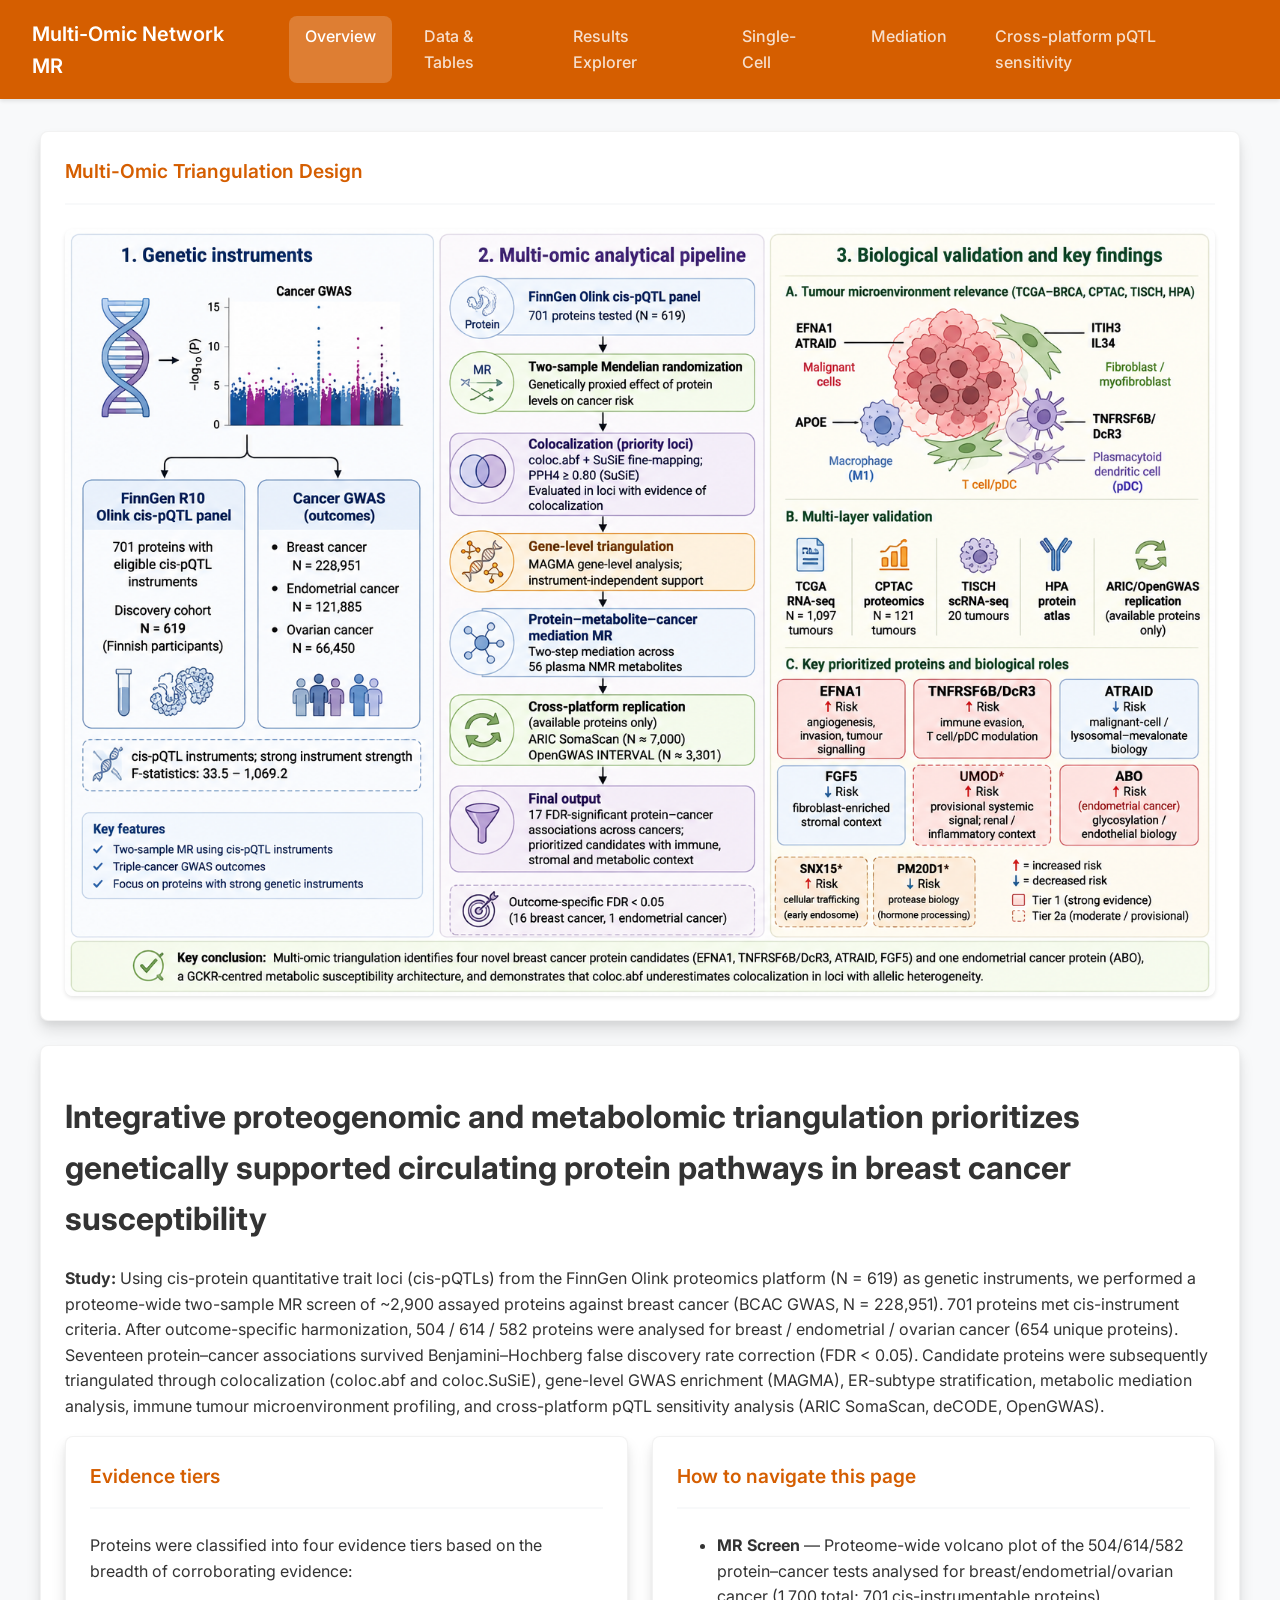
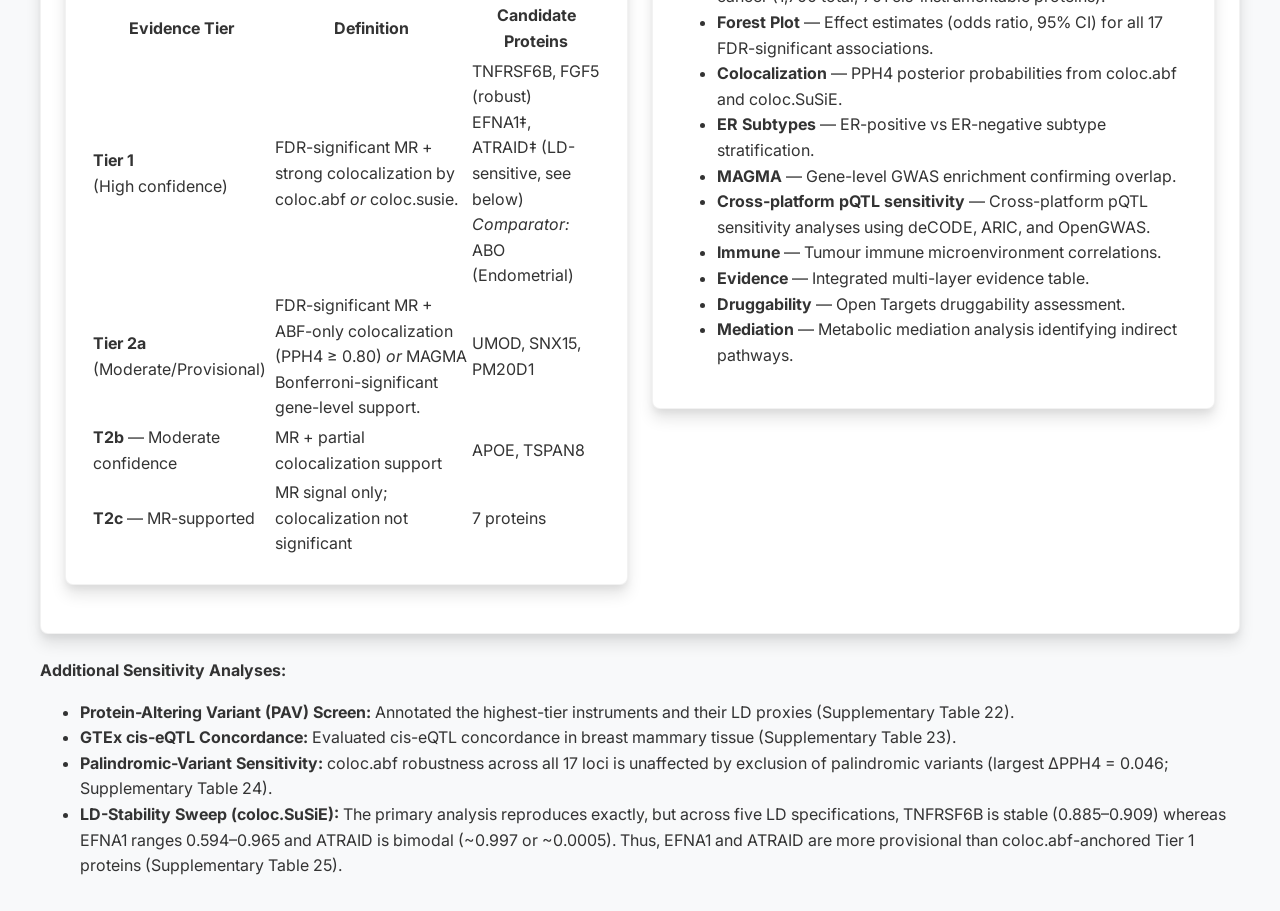
==== docs/index.html @ 7874f6c3 "Fix JS literal escaping for DataTables dots" ====
<!DOCTYPE html>
<html lang="en">
<head>
  <meta charset="UTF-8">
  <meta name="viewport" content="width=device-width, initial-scale=1.0">
  <title>Multi-Omic Network MR</title>
  <link rel="stylesheet" href="style.css">
  
  <!-- DataTables CSS -->
  <link rel="stylesheet" href="https://cdn.datatables.net/1.13.6/css/jquery.dataTables.min.css">
  
  <!-- Plotly.js -->
  <script src="https://cdn.plot.ly/plotly-2.24.1.min.js"></script>
  <!-- jQuery (Required for DataTables) -->
  <script src="https://code.jquery.com/jquery-3.7.0.min.js"></script>
  <!-- DataTables JS -->
  <script src="https://cdn.datatables.net/1.13.6/js/jquery.dataTables.min.js"></script>
  <!-- PapaParse for CSV parsing -->
  <script src="https://cdnjs.cloudflare.com/ajax/libs/PapaParse/5.4.1/papaparse.min.js"></script>
</head>
<body>

  <!-- Navbar -->
  <nav class="navbar">
    <div class="navbar-brand">
      Multi-Omic Network MR
    </div>
    <ul class="nav-links">
      <li class="nav-item active" data-target="tab-overview">Overview</li>
      <li class="nav-item" data-target="tab-data">Data & Tables</li>
      <li class="nav-item" data-target="tab-results">Results Explorer</li>
      <li class="nav-item" data-target="tab-sc">Single-Cell</li>
      <li class="nav-item" data-target="tab-mediation">Mediation</li>
      <li class="nav-item" data-target="tab-sensitivity">Cross-platform pQTL sensitivity</li>
    </ul>
  </nav>

  <!-- Main Content -->
  <div class="container">
    
    <!-- 1. Overview -->
    <div id="tab-overview" class="tab-pane active">
      <div class="card mb-4">
        <div class="card-header">Multi-Omic Triangulation Design</div>
        <img src="figures/updated_overview.png" class="img-responsive" style="width: 100%; object-fit: contain;" alt="Graphical Abstract">
      </div>

      <div class="card mb-4">
        <div class="header-content">
        <h1>Integrative proteogenomic and metabolomic triangulation prioritizes genetically supported circulating protein pathways in breast cancer susceptibility</h1>
        <p><strong>Study:</strong> Using cis-protein quantitative trait loci (cis-pQTLs) from the FinnGen Olink proteomics platform (N = 619) as genetic instruments, we performed a proteome-wide two-sample MR screen of ~2,900 assayed proteins against breast cancer (BCAC GWAS, N = 228,951). 701 proteins met cis-instrument criteria. After outcome-specific harmonization, 504 / 614 / 582 proteins were analysed for breast / endometrial / ovarian cancer (654 unique proteins). Seventeen protein–cancer associations survived Benjamini–Hochberg false discovery rate correction (FDR &lt; 0.05). Candidate proteins were subsequently triangulated through colocalization (coloc.abf and coloc.SuSiE), gene-level GWAS enrichment (MAGMA), ER-subtype stratification, metabolic mediation analysis, immune tumour microenvironment profiling, and cross-platform pQTL sensitivity analysis (ARIC SomaScan, deCODE, OpenGWAS).</p>
      </div>

      <div class="row">
        <div class="col-md-6">
          <div class="card mb-4">
            <div class="card-header">Evidence tiers</div>
            <p>Proteins were classified into four evidence tiers based on the breadth of corroborating evidence:</p>
            <table class="tier-table">
          <tr><th>Evidence Tier</th><th>Definition</th><th>Candidate Proteins</th></tr>
          <tr>
            <td><strong>Tier 1</strong><br>(High confidence)</td>
            <td>FDR-significant MR + strong colocalization by coloc.abf <em>or</em> coloc.susie.</td>
            <td>TNFRSF6B, FGF5 (robust)<br>EFNA1&Dagger;, ATRAID&Dagger; (LD-sensitive, see below)<br><em>Comparator:</em> ABO (Endometrial)</td>
          </tr>
          <tr>
            <td><strong>Tier 2a</strong><br>(Moderate/Provisional)</td>
            <td>FDR-significant MR + ABF-only colocalization (PPH4 &ge; 0.80) <em>or</em> MAGMA Bonferroni-significant gene-level support.</td>
            <td>UMOD, SNX15, PM20D1</td>
          </tr>      </tr>
                <tr>
                  <td><strong>T2b</strong> — Moderate confidence</td>
                  <td>MR + partial colocalization support</td>
                  <td>APOE, TSPAN8</td>
                </tr>
                <tr>
                  <td><strong>T2c</strong> — MR-supported</td>
                  <td>MR signal only; colocalization not significant</td>
                  <td>7 proteins</td>
                </tr>
              </tbody>
            </table>
          </div>
        </div>
        
        <div class="col-md-6">
          <div class="card mb-4">
            <div class="card-header">How to navigate this page</div>
            <ul>
              <li><strong>MR Screen</strong> — Proteome-wide volcano plot of the 504/614/582 protein–cancer tests analysed for breast/endometrial/ovarian cancer (1,700 total; 701 cis-instrumentable proteins).</li>
              <li><strong>Forest Plot</strong> — Effect estimates (odds ratio, 95% CI) for all 17 FDR-significant associations.</li>
              <li><strong>Colocalization</strong> — PPH4 posterior probabilities from coloc.abf and coloc.SuSiE.</li>
              <li><strong>ER Subtypes</strong> — ER-positive vs ER-negative subtype stratification.</li>
              <li><strong>MAGMA</strong> — Gene-level GWAS enrichment confirming overlap.</li>
              <li><strong>Cross-platform pQTL sensitivity</strong> — Cross-platform pQTL sensitivity analyses using deCODE, ARIC, and OpenGWAS.</li>
              <li><strong>Immune</strong> — Tumour immune microenvironment correlations.</li>
              <li><strong>Evidence</strong> — Integrated multi-layer evidence table.</li>
              <li><strong>Druggability</strong> — Open Targets druggability assessment.</li>
              <li><strong>Mediation</strong> — Metabolic mediation analysis identifying indirect pathways.</li>
            </ul>
          </div>
        </div>
      </div>
    </div>

    <!-- 8. Evidence -->
    <div id="tab-data" class="tab-pane">
      <div class="alert" style="background-color: var(--bg-light); border-left: 4px solid var(--primary-color); padding: 15px; margin-bottom: 20px; border-radius: 4px;">
        <strong>Evidence &amp; Druggability:</strong> Complete MR screen results, integrated multi-layer evidence tables for the 17 candidates, and Open Targets druggability assessments.
      </div>
      <div class="card mb-4">
        <div class="card-header">17 FDR-significant MR hits (Full panel)</div>
        <table id="table-fdr" class="display"></table>
      </div>
      <div class="card">
        <div class="card-header">All cis-instrumentable proteins screened</div>
        <table id="table-full" class="display"></table>
      </div>
    </div>

    <!-- 2. MR Screen -->
    <div id="tab-results" class="tab-pane">
      <div class="alert" style="background-color: var(--bg-light); border-left: 4px solid var(--primary-color); padding: 15px; margin-bottom: 20px; border-radius: 4px;">
        <strong>MR Screen &amp; Prioritisation:</strong> Proteome-wide volcano plot (MR Screen), Forest plot of effect estimates for 17 FDR-significant hits, Colocalization evidence comparison, and ER-subtype stratification.
      </div>
      <div class="row">
        <div class="col-md-6">
          <div class="card">
            <div class="card-header">Volcano Plot (MR Screen)</div>
            <div id="plot-volcano" style="width:100%; height:500px;"></div>
          </div>
        </div>
        <div class="col-md-6">
          <div class="card">
            <div class="card-header">Forest Plot (Prioritised Targets)</div>
            <div id="plot-forest" style="width:100%; height:500px;"></div>
          </div>
        </div>
      </div>
      <div class="row">
        <div class="col-md-6">
          <div class="card">
            <div class="card-header">Colocalization evidence</div>
            <img src="figures/fig_coloc_method_comparison.png" class="img-responsive">
          </div>
        </div>
        <div class="col-md-6">
          <div class="card">
            <div class="card-header">ER Subtype Heterogeneity</div>
            <img src="figures/fig2_er_subtype_forest.png" class="img-responsive">
          </div>
        </div>
      </div>
    </div>

    <!-- 4. Single-Cell -->
    <div id="tab-sc" class="tab-pane">
      <div class="alert" style="background-color: var(--bg-light); border-left: 4px solid var(--primary-color); padding: 15px; margin-bottom: 20px; border-radius: 4px;">
        <strong>Single-Cell:</strong> TISCH single-cell RNA-sequencing data characterizing the cellular expression landscape of candidate proteins across major and minor lineages.
      </div>
      <div class="card">
        <div class="card-header">TISCH Single-Cell RNA Heatmaps</div>
        <div class="row">
          <div class="col-md-6">
            <p class="text-center">Major Lineage</p>
            <img src="figures/fig11_tisch_scrna_majorlineage_heatmap.png" class="img-responsive">
          </div>
          <div class="col-md-6">
            <p class="text-center">Minor Lineage</p>
            <img src="figures/fig12_tisch_scrna_minorlineage_heatmap.png" class="img-responsive">
          </div>
        </div>
      </div>
    </div>

    <!-- 5. Mediation -->
    <div id="tab-mediation" class="tab-pane">
      <div class="alert" style="background-color: var(--bg-light); border-left: 4px solid var(--primary-color); padding: 15px; margin-bottom: 20px; border-radius: 4px;">
        <strong>Mediation:</strong> Metabolic mediation analysis identifying potential indirect pathways where circulating proteins influence breast cancer risk via circulating metabolites.
      </div>
      <div class="row">
        <div class="col-md-6">
          <div class="card">
            <div class="card-header">Mediation paths: protein → metabolite → cancer</div>
            <img src="figures/fig4_mediation_paths.png" class="img-responsive">
          </div>
        </div>
        <div class="col-md-6">
          <div class="card">
            <div class="card-header">Mediation evidence table</div>
            <table id="table-mediation" class="display"></table>
          </div>
        </div>
      </div>
    </div>

    <!-- 6. Sensitivity -->
    <div id="tab-sensitivity" class="tab-pane">
      <div class="section-desc">
        <strong>Cross-platform pQTL sensitivity:</strong> Cross-platform pQTL sensitivity analyses of our primary findings using deCODE, ARIC SomaScan data, and OpenGWAS look-ups.
      </div>
      <div class="card mb-4">
        <div class="card-header">deCODE Cohort Sensitivity Analysis</div>
        <div class="card-body img-container"><img src="figures/decode_forest_plot.png" alt="deCODE"></div>
      </div>
      <div class="card mb-4">
        <div class="card-header">ARIC Cohort Sensitivity Analysis</div>
        <div class="card-body img-container"><img src="figures/fig7_aric_replication.png" alt="ARIC Replication"></div>
      </div>
      <div class="card mb-4">
        <div class="card-header">OpenGWAS Sensitivity Analysis</div>
        <div class="card-body img-container"><img src="figures/fig8_opengwas_replication.png" alt="OpenGWAS Replication"></div>
      </div>
      </div>
      <div class="section-desc mt-4">
        <strong>Additional Sensitivity Analyses:</strong>
        <ul>
          <li><strong>Protein-Altering Variant (PAV) Screen:</strong> Annotated the highest-tier instruments and their LD proxies (Supplementary Table 22).</li>
          <li><strong>GTEx cis-eQTL Concordance:</strong> Evaluated cis-eQTL concordance in breast mammary tissue (Supplementary Table 23).</li>
          <li><strong>Palindromic-Variant Sensitivity:</strong> coloc.abf robustness across all 17 loci is unaffected by exclusion of palindromic variants (largest &Delta;PPH4 = 0.046; Supplementary Table 24).</li>
          <li><strong>LD-Stability Sweep (coloc.SuSiE):</strong> The primary analysis reproduces exactly, but across five LD specifications, TNFRSF6B is stable (0.885&ndash;0.909) whereas EFNA1 ranges 0.594&ndash;0.965 and ATRAID is bimodal (~0.997 or ~0.0005). Thus, EFNA1 and ATRAID are more provisional than coloc.abf-anchored Tier 1 proteins (Supplementary Table 25).</li>
        </ul>
      </div>
    </div>
  </div>

  <!-- Lightbox Modal -->
  <div id="lightbox" class="lightbox-modal">
    <img id="lightbox-img" class="lightbox-img" src="">
  </div>

  <script src="script.js?v=3"></script>
</body>
</html>
---- docs/style.css ----
/* docs/style.css */
@import url('https://fonts.googleapis.com/css2?family=Inter:wght@300;400;500;600;700&display=swap');

:root {
  --primary-color: #D55E00; /* Vermilion */
  --secondary-color: #E69F00; /* Orange */
  --bg-light: #f8f9fa;
  --text-main: #333333;
  --text-muted: #666666;
  --border-radius: 8px;
  --box-shadow: 0 4px 6px rgba(0, 0, 0, 0.05), 0 10px 15px rgba(0, 0, 0, 0.1);
  --transition: all 0.2s ease-in-out;
}

body {
  font-family: 'Inter', -apple-system, BlinkMacSystemFont, "Segoe UI", Roboto, sans-serif;
  color: var(--text-main);
  background-color: var(--bg-light);
  margin: 0;
  padding: 0;
  line-height: 1.6;
}

/* Navbar */
.navbar {
  background-color: var(--primary-color);
  color: white;
  padding: 1rem 2rem;
  display: flex;
  align-items: center;
  box-shadow: 0 2px 4px rgba(0, 0, 0, 0.1);
  position: sticky;
  top: 0;
  z-index: 1000;
}

.navbar-brand {
  font-size: 1.25rem;
  font-weight: 600;
  margin-right: 2rem;
  display: flex;
  align-items: center;
  gap: 0.5rem;
}

.nav-links {
  display: flex;
  gap: 1rem;
  list-style: none;
  margin: 0;
  padding: 0;
}

.nav-item {
  cursor: pointer;
  padding: 0.5rem 1rem;
  border-radius: var(--border-radius);
  font-weight: 500;
  transition: var(--transition);
  opacity: 0.8;
}

.nav-item:hover {
  background-color: rgba(255, 255, 255, 0.1);
  opacity: 1;
}

.nav-item.active {
  background-color: rgba(255, 255, 255, 0.2);
  opacity: 1;
}

/* Main Container */
.container {
  max-width: 1200px;
  margin: 2rem auto;
  padding: 0 1rem;
}

/* Tabs */
.tab-pane {
  display: none;
  animation: fadeIn 0.3s ease-in-out;
}

.tab-pane.active {
  display: block;
}

@keyframes fadeIn {
  from { opacity: 0; transform: translateY(10px); }
  to { opacity: 1; transform: translateY(0); }
}

/* Cards */
.card {
  background: white;
  border-radius: var(--border-radius);
  box-shadow: var(--box-shadow);
  padding: 1.5rem;
  margin-bottom: 1.5rem;
  border: 1px solid rgba(0, 0, 0, 0.05);
}

.card-header {
  border-bottom: 2px solid var(--bg-light);
  padding-bottom: 1rem;
  margin-bottom: 1.5rem;
  font-size: 1.2rem;
  font-weight: 600;
  color: var(--primary-color);
  display: flex;
  justify-content: space-between;
  align-items: center;
}

/* Layout */
.row {
  display: flex;
  gap: 1.5rem;
  flex-wrap: wrap;
}

.col-md-6 {
  flex: 1;
  min-width: 300px;
}

.col-md-4 {
  flex: 0 0 33.333%;
  max-width: 33.333%;
}

.col-md-8 {
  flex: 0 0 66.666%;
  max-width: 66.666%;
}

@media (max-width: 768px) {
  .col-md-4, .col-md-8, .col-md-6 {
    flex: 0 0 100%;
    max-width: 100%;
  }
}

/* Images */
.img-responsive {
  max-width: 100%;
  height: auto;
  border-radius: var(--border-radius);
  box-shadow: 0 2px 4px rgba(0,0,0,0.1);
  display: block;
  margin: 0 auto;
  cursor: zoom-in;
  transition: transform 0.2s;
}

.img-responsive:hover {
  transform: scale(1.02);
  box-shadow: 0 6px 12px rgba(0,0,0,0.15);
}

/* Tables */
table.dataTable {
  border-collapse: collapse !important;
  width: 100% !important;
}

table.dataTable thead th {
  background-color: var(--bg-light);
  color: var(--text-main);
  font-weight: 600;
  border-bottom: 2px solid #dee2e6 !important;
  padding: 12px 10px;
}

table.dataTable tbody td {
  padding: 10px;
  border-bottom: 1px solid #dee2e6;
}

.dataTables_wrapper .dataTables_paginate .paginate_button.current {
  background: var(--primary-color) !important;
  color: white !important;
  border: none !important;
  border-radius: 4px;
}

.dataTables_wrapper .dataTables_paginate .paginate_button:hover {
  background: var(--secondary-color) !important;
  color: white !important;
  border: none !important;
}

/* Lightbox */
.lightbox-modal {
  display: none;
  position: fixed;
  z-index: 9999;
  left: 0;
  top: 0;
  width: 100%;
  height: 100%;
  background-color: rgba(0, 0, 0, 0.85);
  justify-content: center;
  align-items: center;
  cursor: zoom-out;
}

.lightbox-modal.active {
  display: flex;
  animation: fadeIn 0.2s ease-in-out;
}

.lightbox-img {
  max-width: 95vw;
  max-height: 95vh;
  box-shadow: 0 4px 20px rgba(0,0,0,0.5);
  border-radius: 8px;
  object-fit: contain;
}

/* Misc */
.text-center { text-align: center; }
.mb-4 { margin-bottom: 1.5rem; }
.mt-4 { margin-top: 1.5rem; }
a { color: var(--primary-color); text-decoration: none; transition: var(--transition); }
a:hover { color: var(--secondary-color); text-decoration: underline; }
hr { border: 0; border-top: 1px solid #eee; margin: 1.5rem 0; }
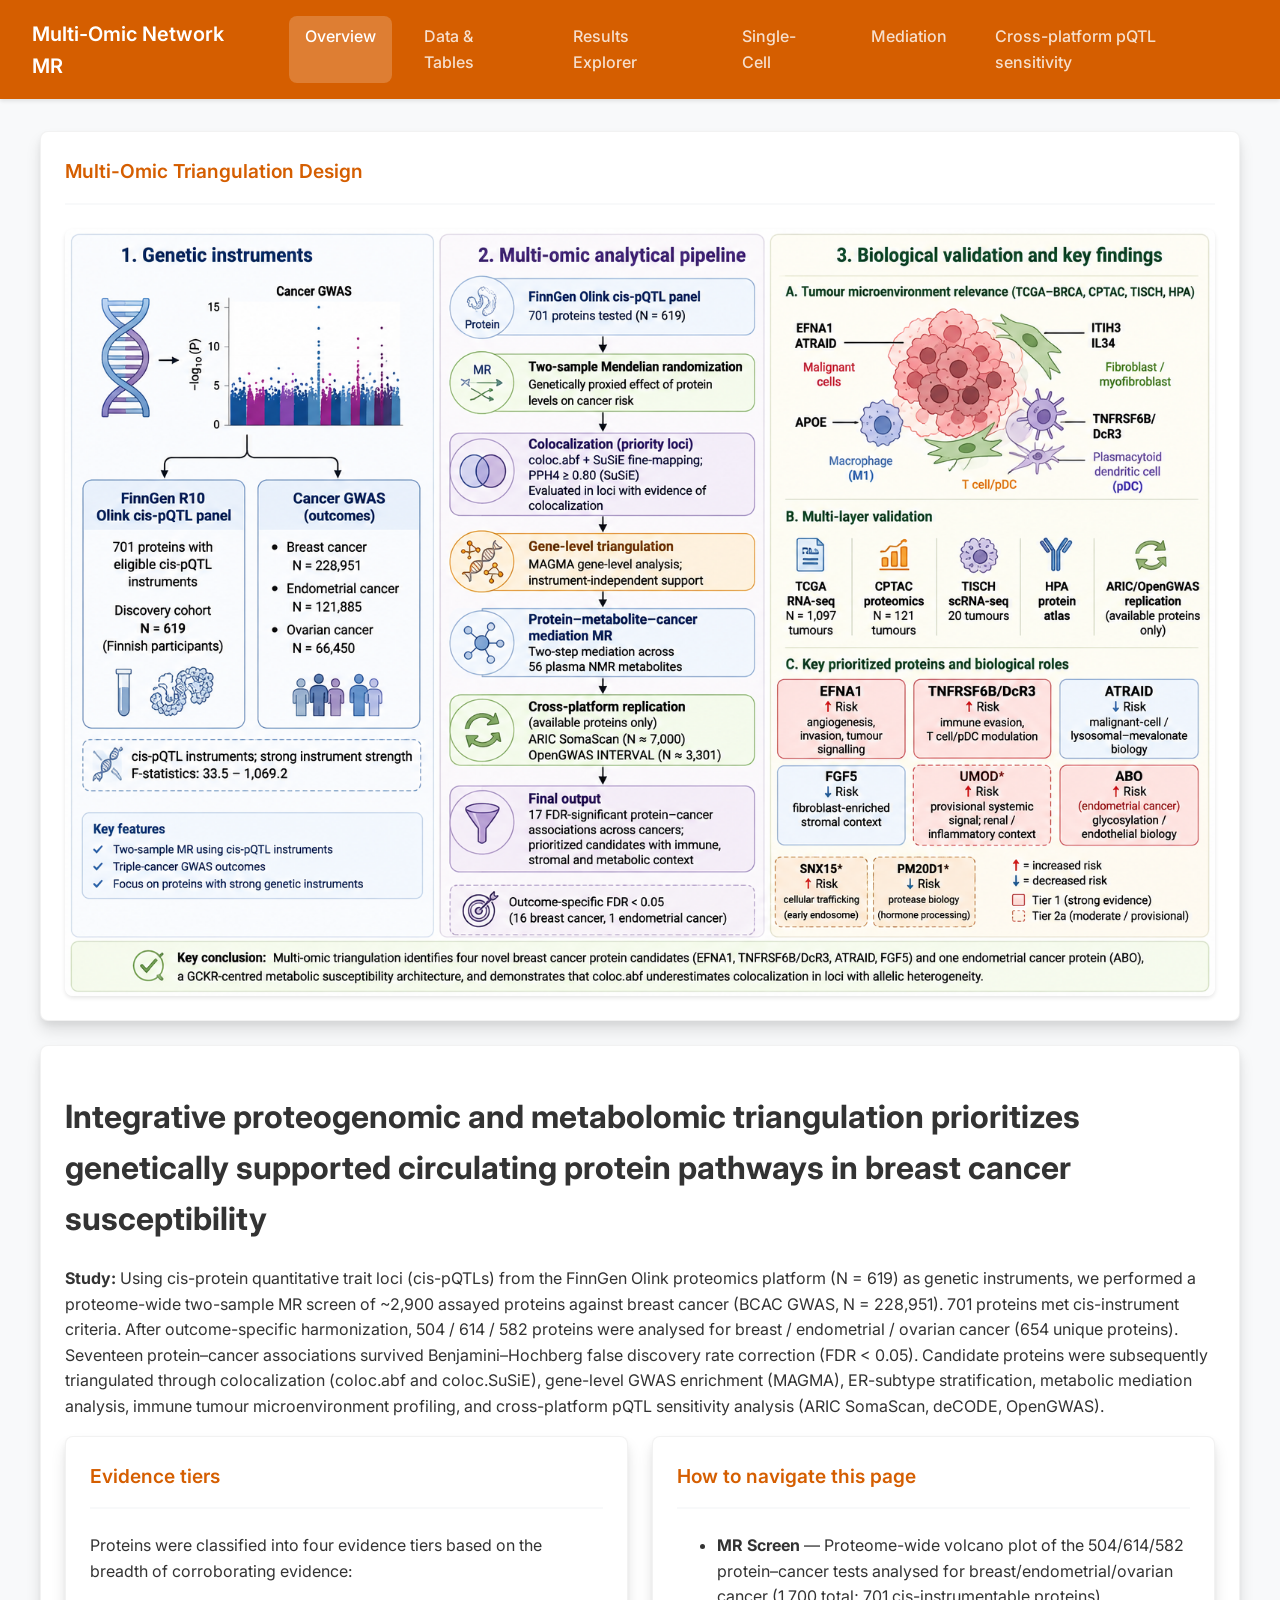
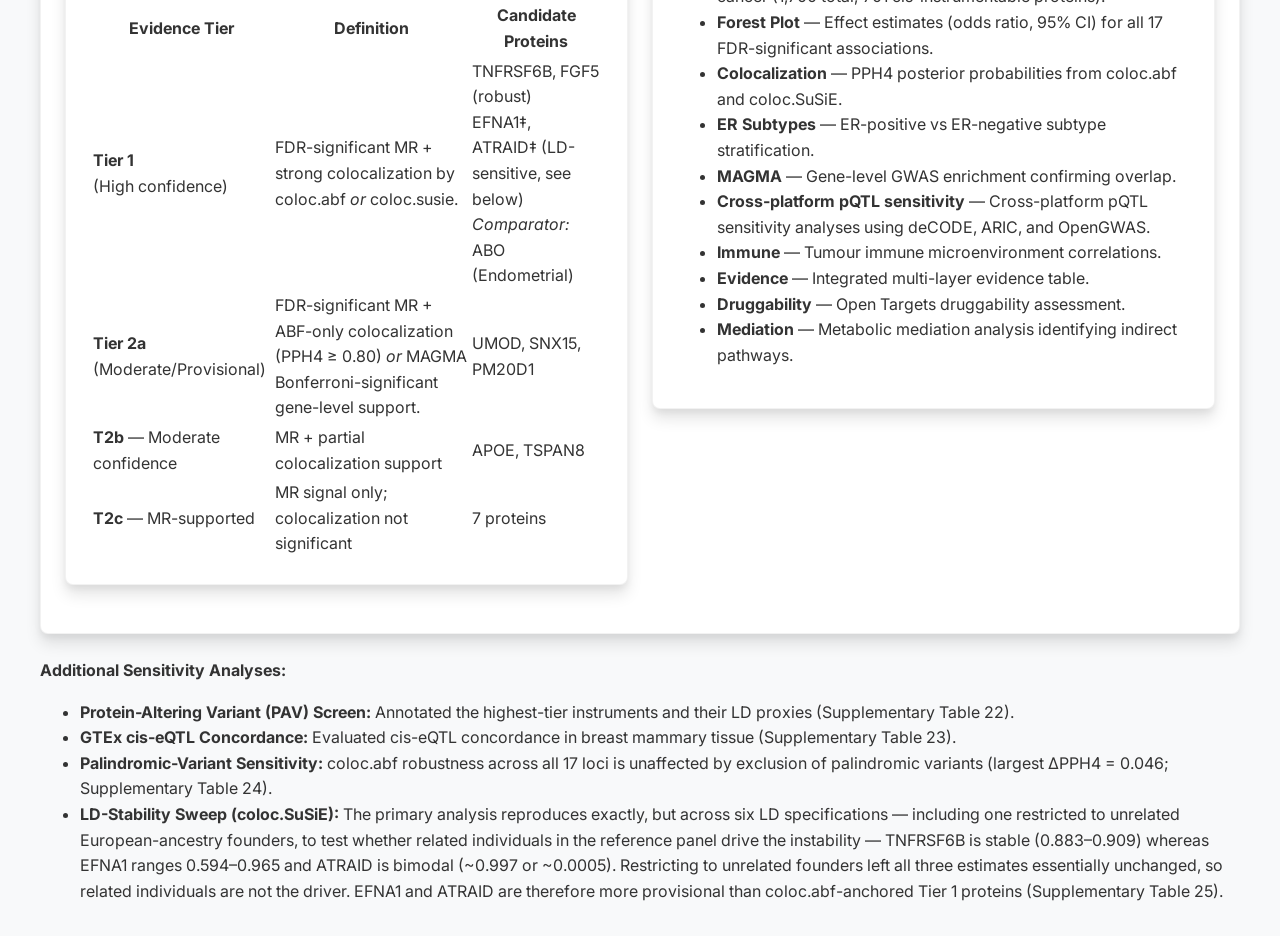
==== commit cd2af331: "Fix T1‡ inconsistency in live site data and druggability regression STable_master_evidence.csv (driv" ====
--- a/docs/index.html
+++ b/docs/index.html
@@ -102,6 +102,7 @@
         </div>
       </div>
     </div>
+    </div>
 
     <!-- 8. Evidence -->
     <div id="tab-data" class="tab-pane">
@@ -218,7 +219,7 @@
           <li><strong>Protein-Altering Variant (PAV) Screen:</strong> Annotated the highest-tier instruments and their LD proxies (Supplementary Table 22).</li>
           <li><strong>GTEx cis-eQTL Concordance:</strong> Evaluated cis-eQTL concordance in breast mammary tissue (Supplementary Table 23).</li>
           <li><strong>Palindromic-Variant Sensitivity:</strong> coloc.abf robustness across all 17 loci is unaffected by exclusion of palindromic variants (largest &Delta;PPH4 = 0.046; Supplementary Table 24).</li>
-          <li><strong>LD-Stability Sweep (coloc.SuSiE):</strong> The primary analysis reproduces exactly, but across five LD specifications, TNFRSF6B is stable (0.885&ndash;0.909) whereas EFNA1 ranges 0.594&ndash;0.965 and ATRAID is bimodal (~0.997 or ~0.0005). Thus, EFNA1 and ATRAID are more provisional than coloc.abf-anchored Tier 1 proteins (Supplementary Table 25).</li>
+          <li><strong>LD-Stability Sweep (coloc.SuSiE):</strong> The primary analysis reproduces exactly, but across six LD specifications &mdash; including one restricted to unrelated European-ancestry founders, to test whether related individuals in the reference panel drive the instability &mdash; TNFRSF6B is stable (0.883&ndash;0.909) whereas EFNA1 ranges 0.594&ndash;0.965 and ATRAID is bimodal (~0.997 or ~0.0005). Restricting to unrelated founders left all three estimates essentially unchanged, so related individuals are not the driver. EFNA1 and ATRAID are therefore more provisional than coloc.abf-anchored Tier 1 proteins (Supplementary Table 25).</li>
         </ul>
       </div>
     </div>
@@ -229,6 +230,6 @@
     <img id="lightbox-img" class="lightbox-img" src="">
   </div>
 
-  <script src="script.js?v=3"></script>
+  <script src="script.js?v=4"></script>
 </body>
 </html>
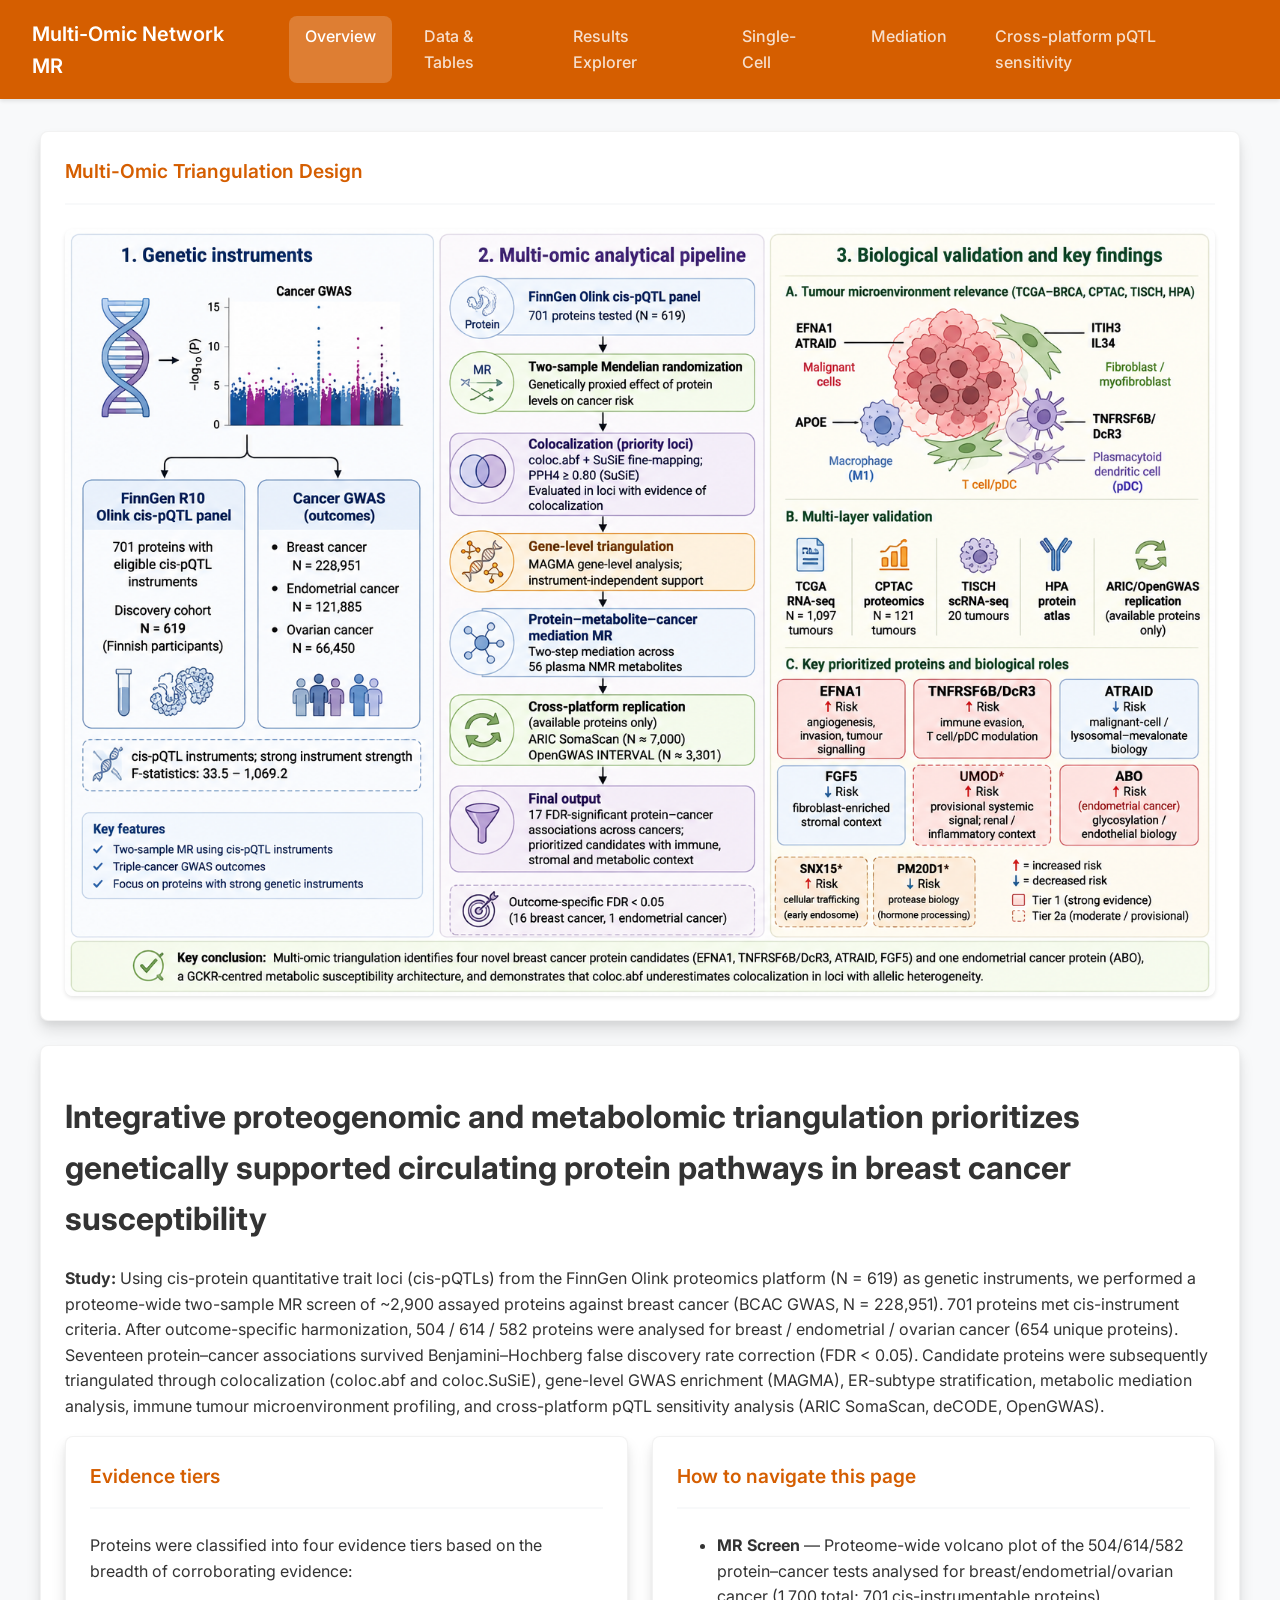
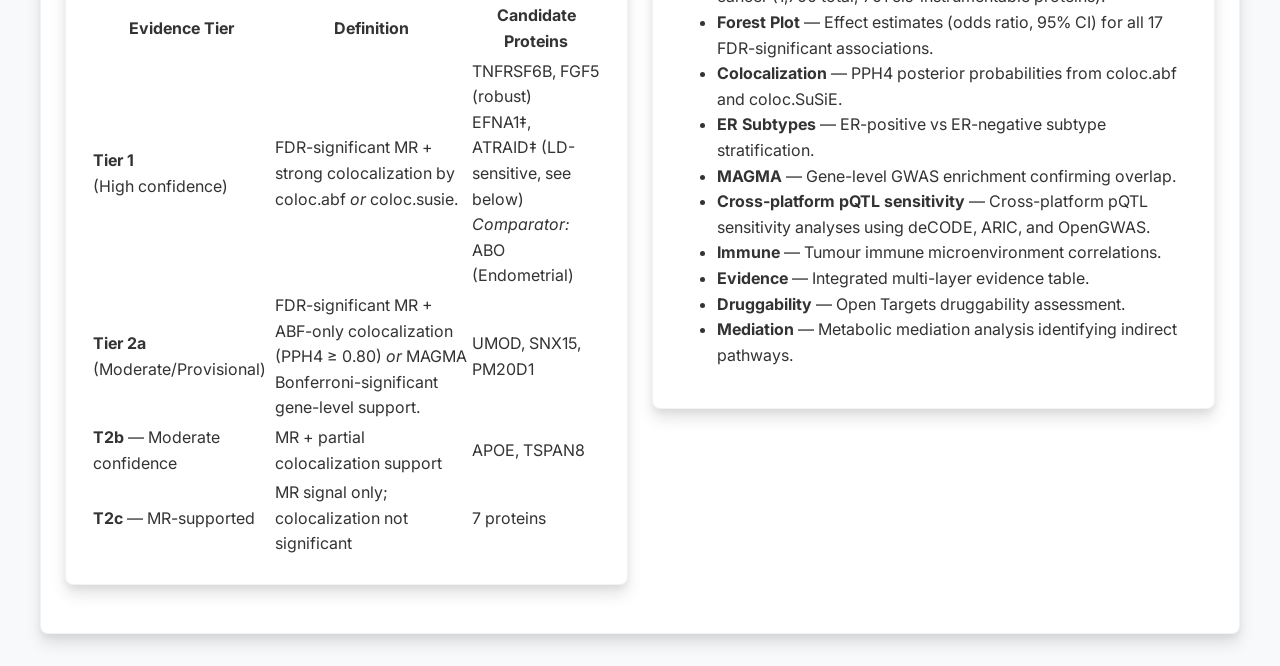
==== commit 8d897736: "Fix zoomed-out/unstyled last tab: stray extra </div> closed tab-sensitivity early" ====
--- a/docs/index.html
+++ b/docs/index.html
@@ -179,19 +179,13 @@
       <div class="alert" style="background-color: var(--bg-light); border-left: 4px solid var(--primary-color); padding: 15px; margin-bottom: 20px; border-radius: 4px;">
         <strong>Mediation:</strong> Metabolic mediation analysis identifying potential indirect pathways where circulating proteins influence breast cancer risk via circulating metabolites.
       </div>
-      <div class="row">
-        <div class="col-md-6">
-          <div class="card">
-            <div class="card-header">Mediation paths: protein → metabolite → cancer</div>
-            <img src="figures/fig4_mediation_paths.png" class="img-responsive">
-          </div>
-        </div>
-        <div class="col-md-6">
-          <div class="card">
-            <div class="card-header">Mediation evidence table</div>
-            <table id="table-mediation" class="display"></table>
-          </div>
-        </div>
+      <div class="card mb-4">
+        <div class="card-header">Mediation paths: protein → metabolite → cancer</div>
+        <img src="figures/fig4_mediation_paths.png" class="img-responsive" style="max-height: 500px; width: auto;">
+      </div>
+      <div class="card mb-4">
+        <div class="card-header">Mediation evidence table</div>
+        <table id="table-mediation" class="display"></table>
       </div>
     </div>
 
@@ -211,7 +205,6 @@
       <div class="card mb-4">
         <div class="card-header">OpenGWAS Sensitivity Analysis</div>
         <div class="card-body img-container"><img src="figures/fig8_opengwas_replication.png" alt="OpenGWAS Replication"></div>
-      </div>
       </div>
       <div class="section-desc mt-4">
         <strong>Additional Sensitivity Analyses:</strong>
@@ -230,6 +223,6 @@
     <img id="lightbox-img" class="lightbox-img" src="">
   </div>
 
-  <script src="script.js?v=4"></script>
+  <script src="script.js?v=5"></script>
 </body>
 </html>
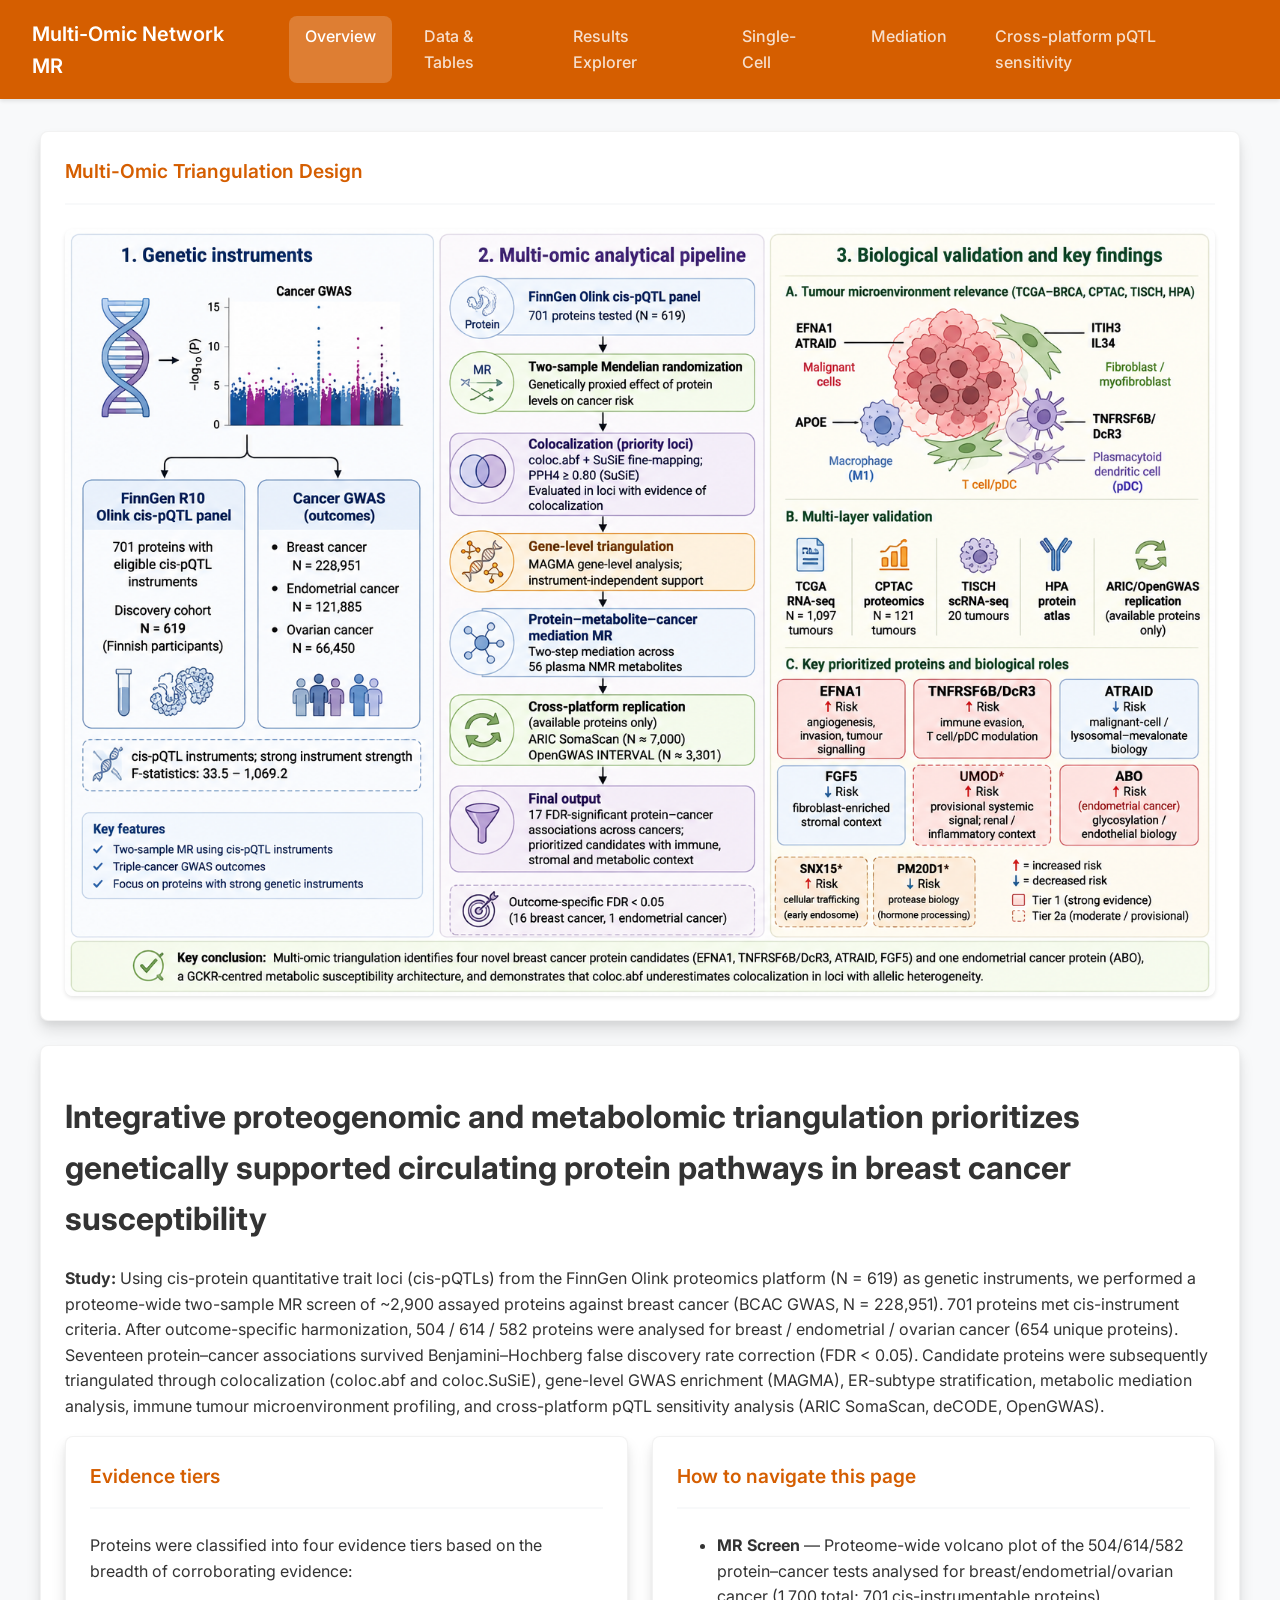
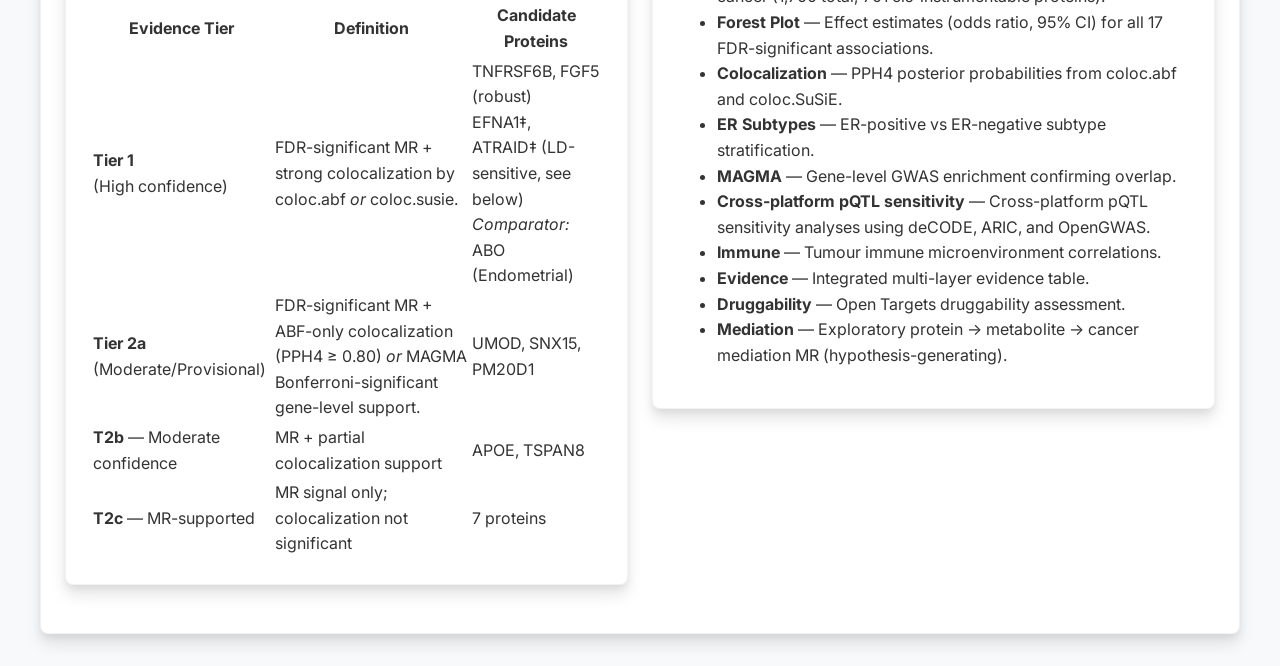
==== commit a1069635: "Update companion site: weighted-median mediation results and Finnish LD sensitivity note" ====
--- a/docs/index.html
+++ b/docs/index.html
@@ -96,7 +96,7 @@
               <li><strong>Immune</strong> — Tumour immune microenvironment correlations.</li>
               <li><strong>Evidence</strong> — Integrated multi-layer evidence table.</li>
               <li><strong>Druggability</strong> — Open Targets druggability assessment.</li>
-              <li><strong>Mediation</strong> — Metabolic mediation analysis identifying indirect pathways.</li>
+              <li><strong>Mediation</strong> — Exploratory protein &rarr; metabolite &rarr; cancer mediation MR (hypothesis-generating).</li>
             </ul>
           </div>
         </div>
@@ -177,7 +177,7 @@
     <!-- 5. Mediation -->
     <div id="tab-mediation" class="tab-pane">
       <div class="alert" style="background-color: var(--bg-light); border-left: 4px solid var(--primary-color); padding: 15px; margin-bottom: 20px; border-radius: 4px;">
-        <strong>Mediation:</strong> Metabolic mediation analysis identifying potential indirect pathways where circulating proteins influence breast cancer risk via circulating metabolites.
+        <strong>Mediation:</strong> Exploratory two-step mediation MR of protein &rarr; metabolite &rarr; breast cancer paths, using the weighted-median estimator for the metabolite-to-cancer step (manuscript Table 2; Supplementary Table 9). These results are hypothesis-generating pathway nominations: no path showed complete three-leg colocalization, multivariable MR was infeasible, and the ATRAID &rarr; TG_by_PG path is not supported (p = 0.627).
       </div>
       <div class="card mb-4">
         <div class="card-header">Mediation paths: protein → metabolite → cancer</div>
@@ -196,15 +196,15 @@
       </div>
       <div class="card mb-4">
         <div class="card-header">deCODE Cohort Sensitivity Analysis</div>
-        <div class="card-body img-container"><img src="figures/decode_forest_plot.png" alt="deCODE"></div>
+        <div class="card-body img-container"><img src="figures/decode_forest_plot.png" class="img-responsive" alt="deCODE"></div>
       </div>
       <div class="card mb-4">
         <div class="card-header">ARIC Cohort Sensitivity Analysis</div>
-        <div class="card-body img-container"><img src="figures/fig7_aric_replication.png" alt="ARIC Replication"></div>
+        <div class="card-body img-container"><img src="figures/fig7_aric_replication.png" class="img-responsive" alt="ARIC Replication"></div>
       </div>
       <div class="card mb-4">
         <div class="card-header">OpenGWAS Sensitivity Analysis</div>
-        <div class="card-body img-container"><img src="figures/fig8_opengwas_replication.png" alt="OpenGWAS Replication"></div>
+        <div class="card-body img-container"><img src="figures/fig8_opengwas_replication.png" class="img-responsive" alt="OpenGWAS Replication"></div>
       </div>
       <div class="section-desc mt-4">
         <strong>Additional Sensitivity Analyses:</strong>
@@ -213,6 +213,7 @@
           <li><strong>GTEx cis-eQTL Concordance:</strong> Evaluated cis-eQTL concordance in breast mammary tissue (Supplementary Table 23).</li>
           <li><strong>Palindromic-Variant Sensitivity:</strong> coloc.abf robustness across all 17 loci is unaffected by exclusion of palindromic variants (largest &Delta;PPH4 = 0.046; Supplementary Table 24).</li>
           <li><strong>LD-Stability Sweep (coloc.SuSiE):</strong> The primary analysis reproduces exactly, but across six LD specifications &mdash; including one restricted to unrelated European-ancestry founders, to test whether related individuals in the reference panel drive the instability &mdash; TNFRSF6B is stable (0.883&ndash;0.909) whereas EFNA1 ranges 0.594&ndash;0.965 and ATRAID is bimodal (~0.997 or ~0.0005). Restricting to unrelated founders left all three estimates essentially unchanged, so related individuals are not the driver. EFNA1 and ATRAID are therefore more provisional than coloc.abf-anchored Tier 1 proteins (Supplementary Table 25).</li>
+          <li><strong>Finnish LD Reference (coloc.SuSiE):</strong> Rebuilding LD from the 99 Finnish individuals in the 1000 Genomes panel gave PPH4 = 0.970 for EFNA1 but negligible values for ATRAID (0.0005) and TNFRSF6B (0.0003). Random sets of 99 non-Finnish Europeans were similarly unstable (EFNA1 0.56&ndash;0.90; ATRAID 0.0009&ndash;1.00; TNFRSF6B 0.0009&ndash;0.90), so a panel this small cannot separate an ancestry effect from sampling instability. The analysis neither confirms nor refutes the primary SuSiE assignments; coloc.abf-anchored findings, including TNFRSF6B (PPH4 = 0.888), do not depend on any LD reference (Supplementary Table 26).</li>
         </ul>
       </div>
     </div>
